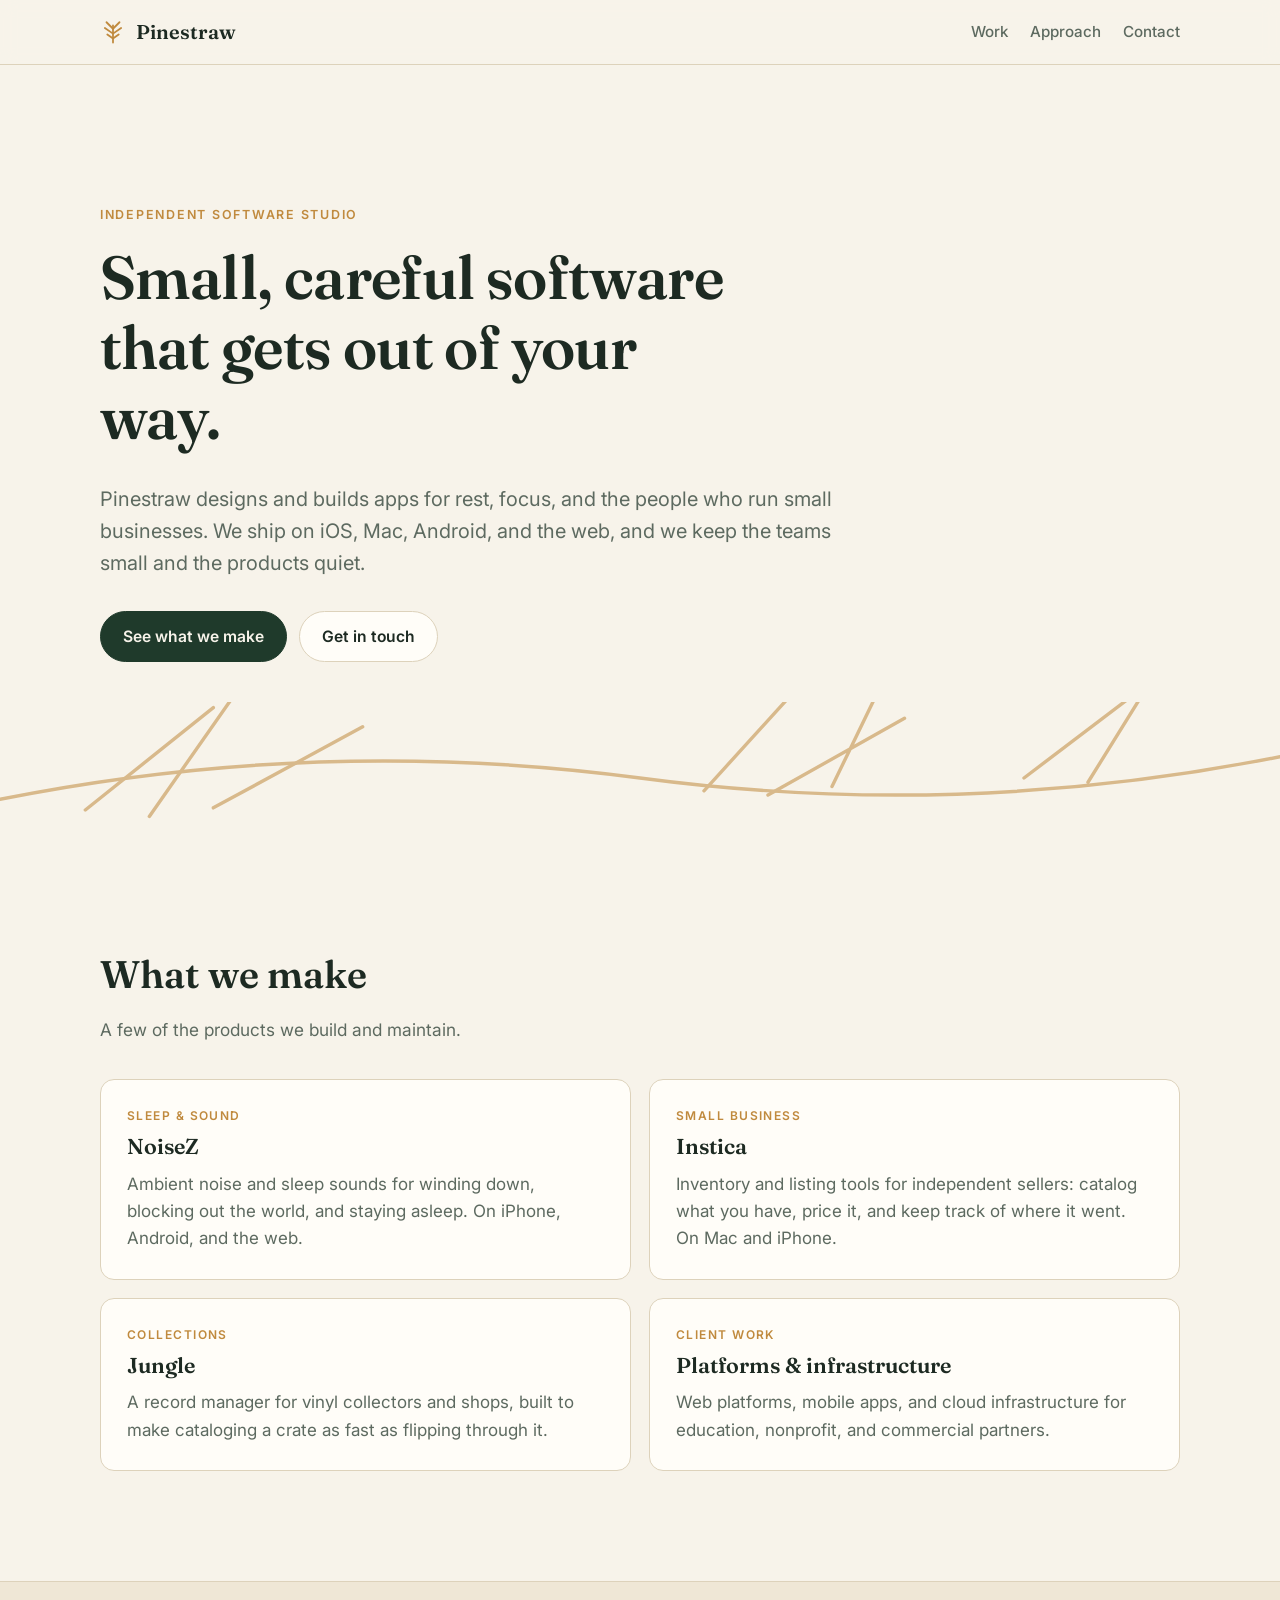
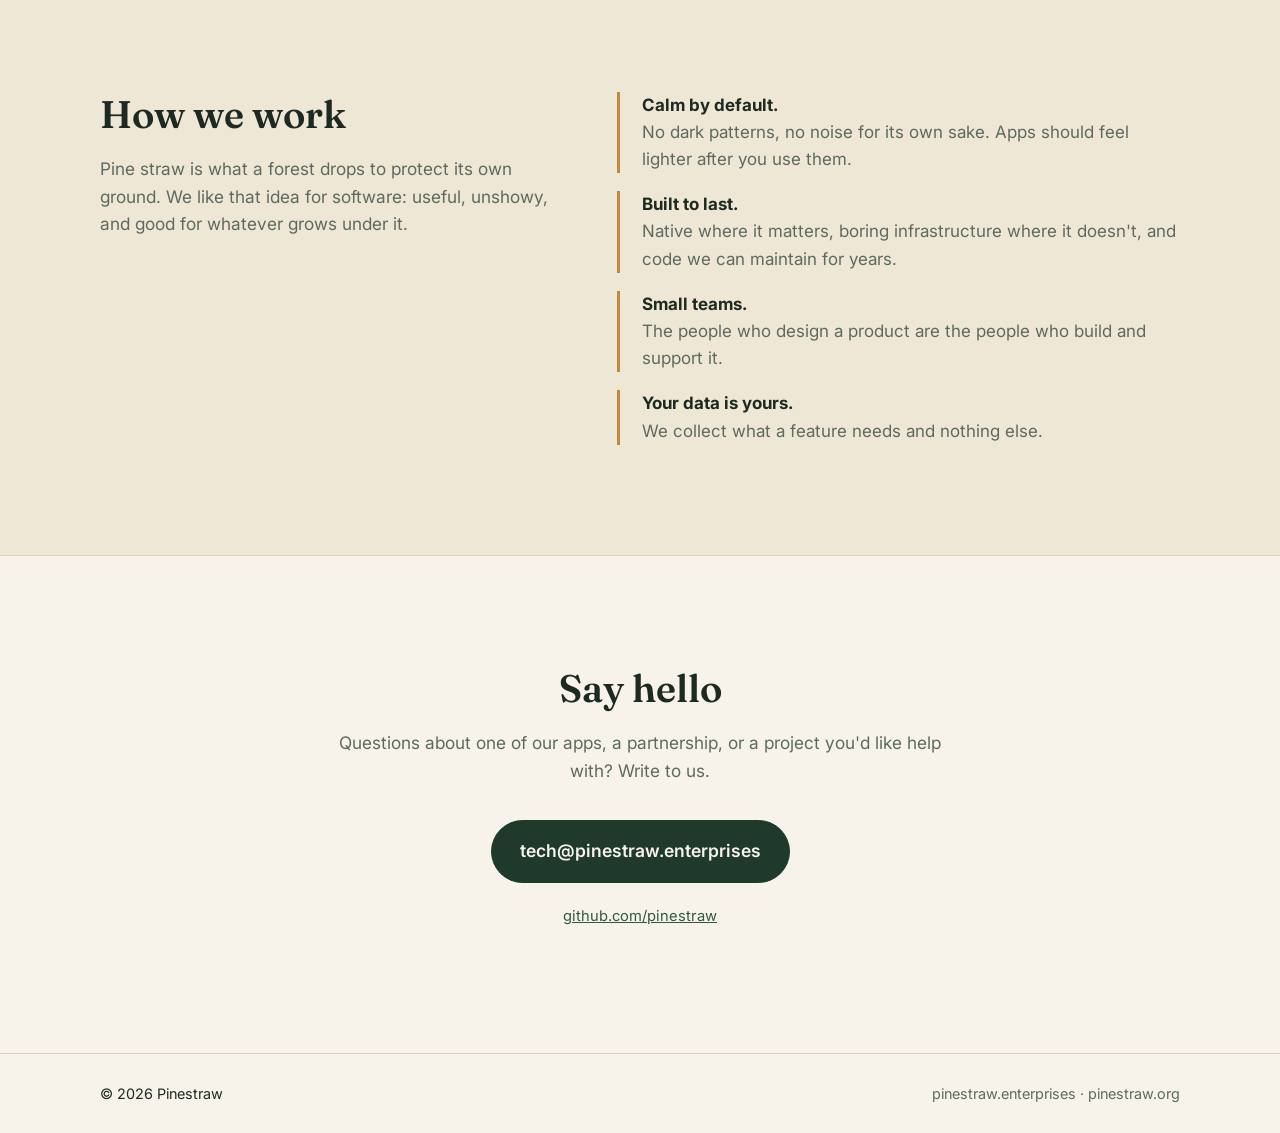
==== index.html @ 3f26a533 "Add Pinestraw website and GitHub Pages deploy Static single-page site (HTML/CSS, light and dark mode" ====
<!doctype html>
<html lang="en">
<head>
  <meta charset="utf-8">
  <meta name="viewport" content="width=device-width, initial-scale=1">
  <title>Pinestraw</title>
  <meta name="description" content="Pinestraw is an independent software studio making calm, useful apps for sleep, focus, and the people who run small businesses.">
  <meta property="og:title" content="Pinestraw">
  <meta property="og:description" content="An independent software studio making calm, useful apps.">
  <meta property="og:type" content="website">
  <meta property="og:url" content="https://pinestraw.enterprises/">
  <meta name="theme-color" content="#1f3a2b">
  <link rel="canonical" href="https://pinestraw.enterprises/">
  <link rel="icon" href="favicon.svg" type="image/svg+xml">
  <link rel="preconnect" href="https://fonts.googleapis.com">
  <link rel="preconnect" href="https://fonts.gstatic.com" crossorigin>
  <link href="https://fonts.googleapis.com/css2?family=Fraunces:opsz,wght@9..144,400;9..144,600&family=Inter:wght@400;500;600&display=swap" rel="stylesheet">
  <link rel="stylesheet" href="styles.css">
</head>
<body>
  <header class="site-header">
    <div class="wrap nav">
      <a class="brand" href="/" aria-label="Pinestraw home">
        <svg class="mark" viewBox="0 0 32 32" aria-hidden="true"><use href="#needles"/></svg>
        <span>Pinestraw</span>
      </a>
      <nav aria-label="Primary">
        <a href="#work">Work</a>
        <a href="#approach">Approach</a>
        <a href="#contact">Contact</a>
      </nav>
    </div>
  </header>

  <main>
    <section class="hero">
      <div class="wrap">
        <p class="eyebrow">Independent software studio</p>
        <h1>Small, careful software that gets out of your way.</h1>
        <p class="lede">Pinestraw designs and builds apps for rest, focus, and the people who run small businesses. We ship on iOS, Mac, Android, and the web, and we keep the teams small and the products quiet.</p>
        <div class="actions">
          <a class="btn primary" href="#work">See what we make</a>
          <a class="btn" href="#contact">Get in touch</a>
        </div>
      </div>
      <svg class="hero-art" viewBox="0 0 600 220" aria-hidden="true" preserveAspectRatio="xMidYMax slice">
        <g fill="none" stroke="currentColor" stroke-linecap="round" stroke-width="1.6">
          <path d="M0 200 Q150 170 300 190 T600 180"/>
          <path d="M40 205 l60 -48 M70 208 l42 -60 M100 204 l70 -38 M330 196 l50 -55 M360 198 l64 -36 M390 194 l30 -62 M480 190 l58 -44 M510 192 l36 -58"/>
        </g>
      </svg>
    </section>

    <section id="work" class="section">
      <div class="wrap">
        <h2>What we make</h2>
        <p class="section-lede">A few of the products we build and maintain.</p>
        <div class="cards">
          <article class="card">
            <div class="card-tag">Sleep &amp; sound</div>
            <h3>NoiseZ</h3>
            <p>Ambient noise and sleep sounds for winding down, blocking out the world, and staying asleep. On iPhone, Android, and the web.</p>
          </article>
          <article class="card">
            <div class="card-tag">Small business</div>
            <h3>Instica</h3>
            <p>Inventory and listing tools for independent sellers: catalog what you have, price it, and keep track of where it went. On Mac and iPhone.</p>
          </article>
          <article class="card">
            <div class="card-tag">Collections</div>
            <h3>Jungle</h3>
            <p>A record manager for vinyl collectors and shops, built to make cataloging a crate as fast as flipping through it.</p>
          </article>
          <article class="card">
            <div class="card-tag">Client work</div>
            <h3>Platforms &amp; infrastructure</h3>
            <p>Web platforms, mobile apps, and cloud infrastructure for education, nonprofit, and commercial partners.</p>
          </article>
        </div>
      </div>
    </section>

    <section id="approach" class="section alt">
      <div class="wrap two-col">
        <div>
          <h2>How we work</h2>
          <p class="section-lede">Pine straw is what a forest drops to protect its own ground. We like that idea for software: useful, unshowy, and good for whatever grows under it.</p>
        </div>
        <ul class="principles">
          <li><strong>Calm by default.</strong> No dark patterns, no noise for its own sake. Apps should feel lighter after you use them.</li>
          <li><strong>Built to last.</strong> Native where it matters, boring infrastructure where it doesn't, and code we can maintain for years.</li>
          <li><strong>Small teams.</strong> The people who design a product are the people who build and support it.</li>
          <li><strong>Your data is yours.</strong> We collect what a feature needs and nothing else.</li>
        </ul>
      </div>
    </section>

    <section id="contact" class="section">
      <div class="wrap contact">
        <h2>Say hello</h2>
        <p class="section-lede">Questions about one of our apps, a partnership, or a project you'd like help with? Write to us.</p>
        <a class="btn primary big" href="mailto:tech@pinestraw.enterprises">tech@pinestraw.enterprises</a>
        <p class="small"><a href="https://github.com/pinestraw">github.com/pinestraw</a></p>
      </div>
    </section>
  </main>

  <footer class="site-footer">
    <div class="wrap">
      <span>&copy; <span id="year">2026</span> Pinestraw</span>
      <span class="muted">pinestraw.enterprises &middot; pinestraw.org</span>
    </div>
  </footer>

  <svg width="0" height="0" style="position:absolute" aria-hidden="true">
    <symbol id="needles" viewBox="0 0 32 32">
      <g fill="none" stroke="currentColor" stroke-width="2.2" stroke-linecap="round">
        <path d="M16 29 V8"/>
        <path d="M16 12 L8 4 M16 12 L24 4 M16 18 L6 11 M16 18 L26 11 M16 24 L9 19 M16 24 L23 19"/>
      </g>
    </symbol>
  </svg>
  <script>document.getElementById('year').textContent = new Date().getFullYear();</script>
</body>
</html>
---- styles.css ----
:root {
  --bg: #f7f3ea;
  --bg-alt: #efe7d6;
  --surface: #fffdf8;
  --text: #1d2a22;
  --muted: #5d6a60;
  --line: #ddd2bb;
  --pine: #1f3a2b;
  --pine-2: #2f5a41;
  --straw: #c08a3e;
  --on-pine: #f7f3ea;
  --radius: 14px;
  --serif: "Fraunces", Georgia, serif;
  --sans: "Inter", system-ui, -apple-system, "Segoe UI", sans-serif;
}

@media (prefers-color-scheme: dark) {
  :root {
    --bg: #121a15;
    --bg-alt: #18231c;
    --surface: #1c2921;
    --text: #ece6d8;
    --muted: #a3ada2;
    --line: #2c3b31;
    --pine: #9cc7a8;
    --pine-2: #b9dcc2;
    --straw: #e0b06a;
    --on-pine: #121a15;
  }
}

* { box-sizing: border-box; }
html { scroll-behavior: smooth; }
body {
  margin: 0;
  background: var(--bg);
  color: var(--text);
  font: 17px/1.6 var(--sans);
  -webkit-font-smoothing: antialiased;
}
a { color: var(--pine-2); }
h1, h2, h3 { font-family: var(--serif); font-weight: 600; line-height: 1.15; margin: 0 0 .5em; }
h1 { font-size: clamp(2.2rem, 5.5vw, 3.8rem); letter-spacing: -.01em; max-width: 16ch; }
h2 { font-size: clamp(1.7rem, 3.5vw, 2.4rem); }
h3 { font-size: 1.35rem; }

.wrap { width: min(1080px, 100% - 32px); margin-inline: auto; }

.site-header {
  position: sticky; top: 0; z-index: 10;
  background: color-mix(in srgb, var(--bg) 88%, transparent);
  backdrop-filter: blur(8px);
  border-bottom: 1px solid var(--line);
}
.nav { display: flex; align-items: center; justify-content: space-between; height: 64px; }
.brand { display: flex; align-items: center; gap: 10px; color: var(--text); text-decoration: none; font-family: var(--serif); font-size: 1.25rem; font-weight: 600; }
.mark { width: 26px; height: 26px; color: var(--straw); }
nav { display: flex; gap: 22px; }
nav a { color: var(--muted); text-decoration: none; font-weight: 500; font-size: .95rem; }
nav a:hover { color: var(--text); }

.hero { position: relative; padding: clamp(64px, 12vw, 140px) 0 clamp(120px, 16vw, 180px); overflow: hidden; }
.eyebrow { text-transform: uppercase; letter-spacing: .14em; font-size: .78rem; font-weight: 600; color: var(--straw); margin: 0 0 18px; }
.lede { font-size: clamp(1.05rem, 2vw, 1.25rem); color: var(--muted); max-width: 58ch; margin: 0 0 32px; }
.hero-art { position: absolute; left: 0; right: 0; bottom: 0; width: 100%; height: 140px; color: var(--straw); opacity: .55; }

.actions { display: flex; flex-wrap: wrap; gap: 12px; }
.btn {
  display: inline-block; padding: 12px 22px; border-radius: 999px;
  border: 1px solid var(--line); color: var(--text); background: var(--surface);
  text-decoration: none; font-weight: 600; font-size: .98rem;
  transition: transform .15s ease, background .15s ease;
}
.btn:hover { transform: translateY(-1px); }
.btn.primary { background: var(--pine); border-color: var(--pine); color: var(--on-pine); }
.btn.big { font-size: 1.1rem; padding: 16px 28px; overflow-wrap: anywhere; }

.section { padding: clamp(64px, 9vw, 110px) 0; }
.section.alt { background: var(--bg-alt); border-block: 1px solid var(--line); }
.section-lede { color: var(--muted); max-width: 56ch; margin: 0 0 36px; font-size: 1.08rem; }

.cards { display: grid; grid-template-columns: repeat(2, 1fr); gap: 18px; }
.card { background: var(--surface); border: 1px solid var(--line); border-radius: var(--radius); padding: 26px; }
.card p { margin: 0; color: var(--muted); }
.card-tag { font-size: .75rem; text-transform: uppercase; letter-spacing: .12em; font-weight: 600; color: var(--straw); margin-bottom: 10px; }

.two-col { display: grid; grid-template-columns: 1fr 1.2fr; gap: 48px; align-items: start; }
.principles { list-style: none; margin: 0; padding: 0; display: grid; gap: 18px; }
.principles li { padding-left: 22px; border-left: 3px solid var(--straw); color: var(--muted); }
.principles strong { color: var(--text); display: block; }

.contact { text-align: center; }
.contact .section-lede { margin-inline: auto; }
.small { font-size: .92rem; margin-top: 22px; }

.site-footer { border-top: 1px solid var(--line); padding: 28px 0; font-size: .9rem; }
.site-footer .wrap { display: flex; flex-wrap: wrap; gap: 8px 24px; justify-content: space-between; }
.muted { color: var(--muted); }

@media (max-width: 760px) {
  .two-col, .cards { grid-template-columns: 1fr; }
  .two-col { gap: 12px; }
  nav { gap: 16px; }
}
@media (max-width: 420px) {
  nav a[href="#approach"] { display: none; }
}
@media (prefers-reduced-motion: reduce) {
  html { scroll-behavior: auto; }
  .btn { transition: none; }
}
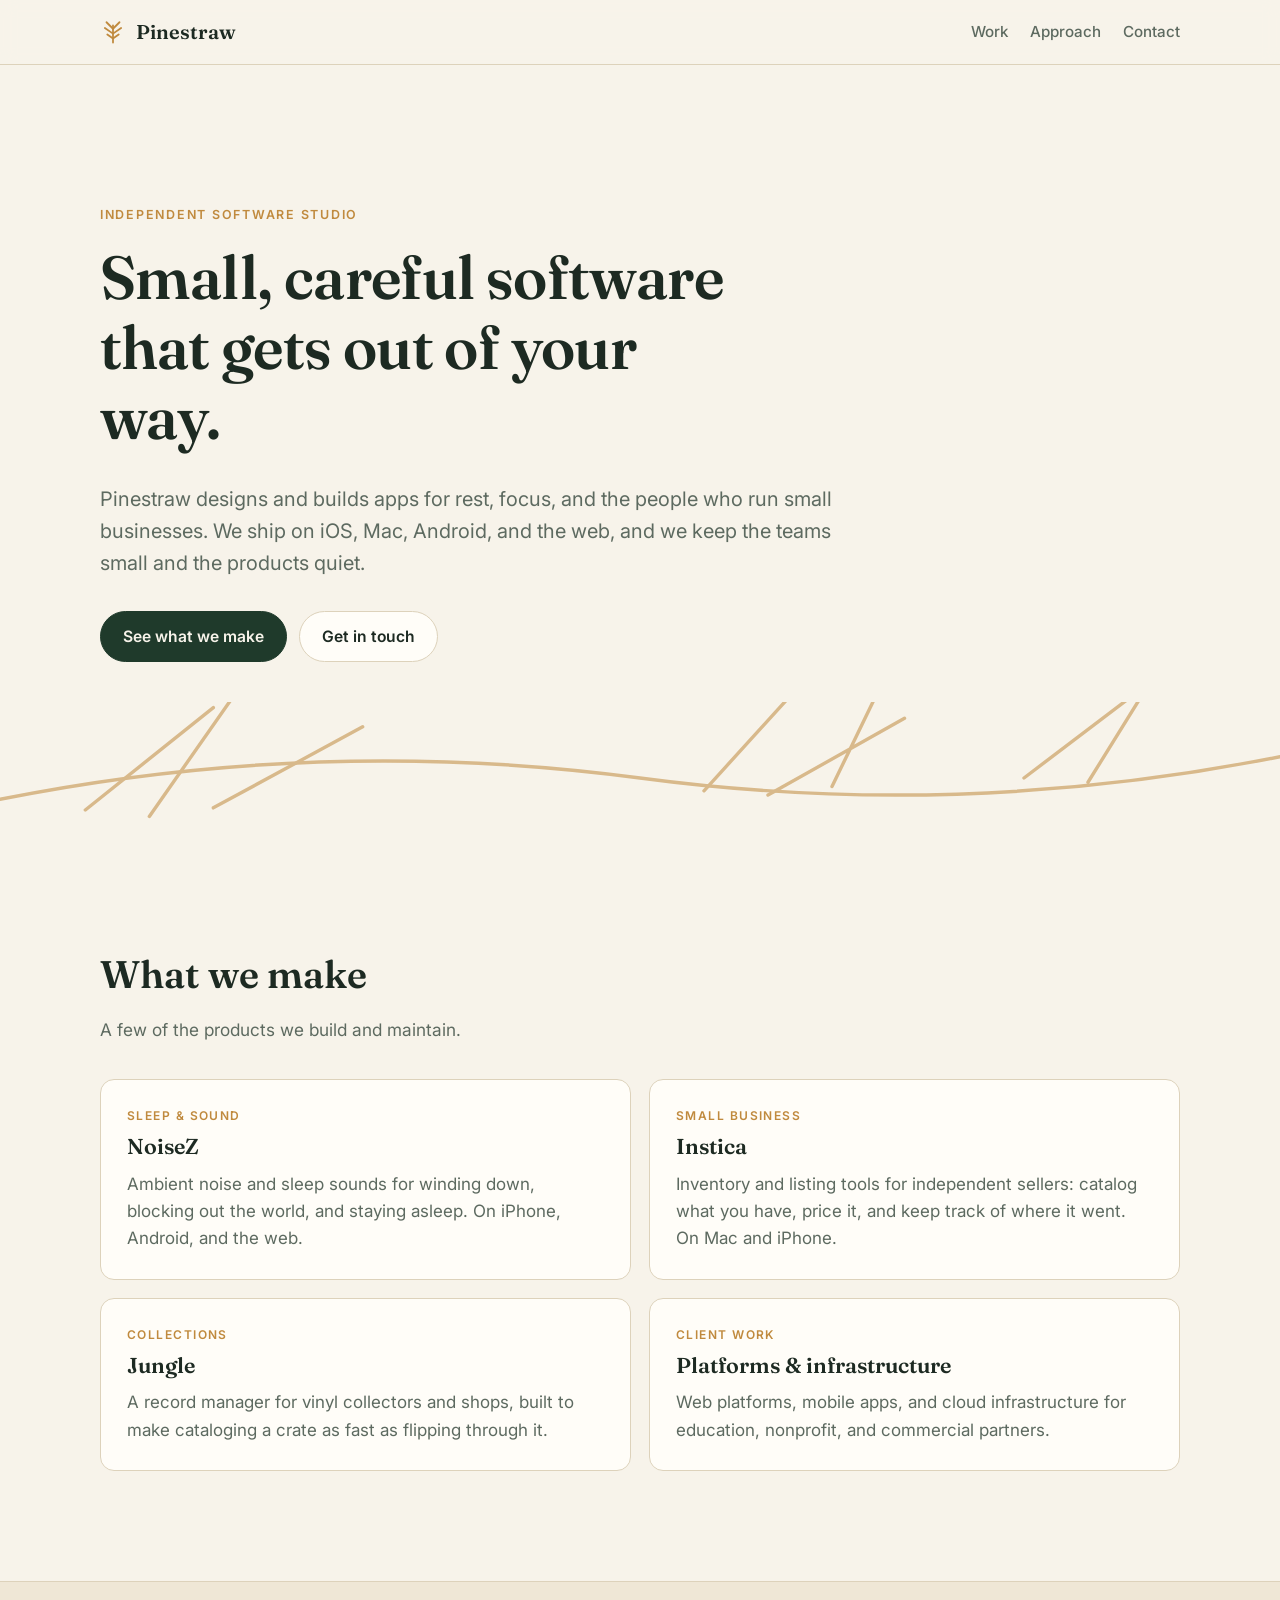
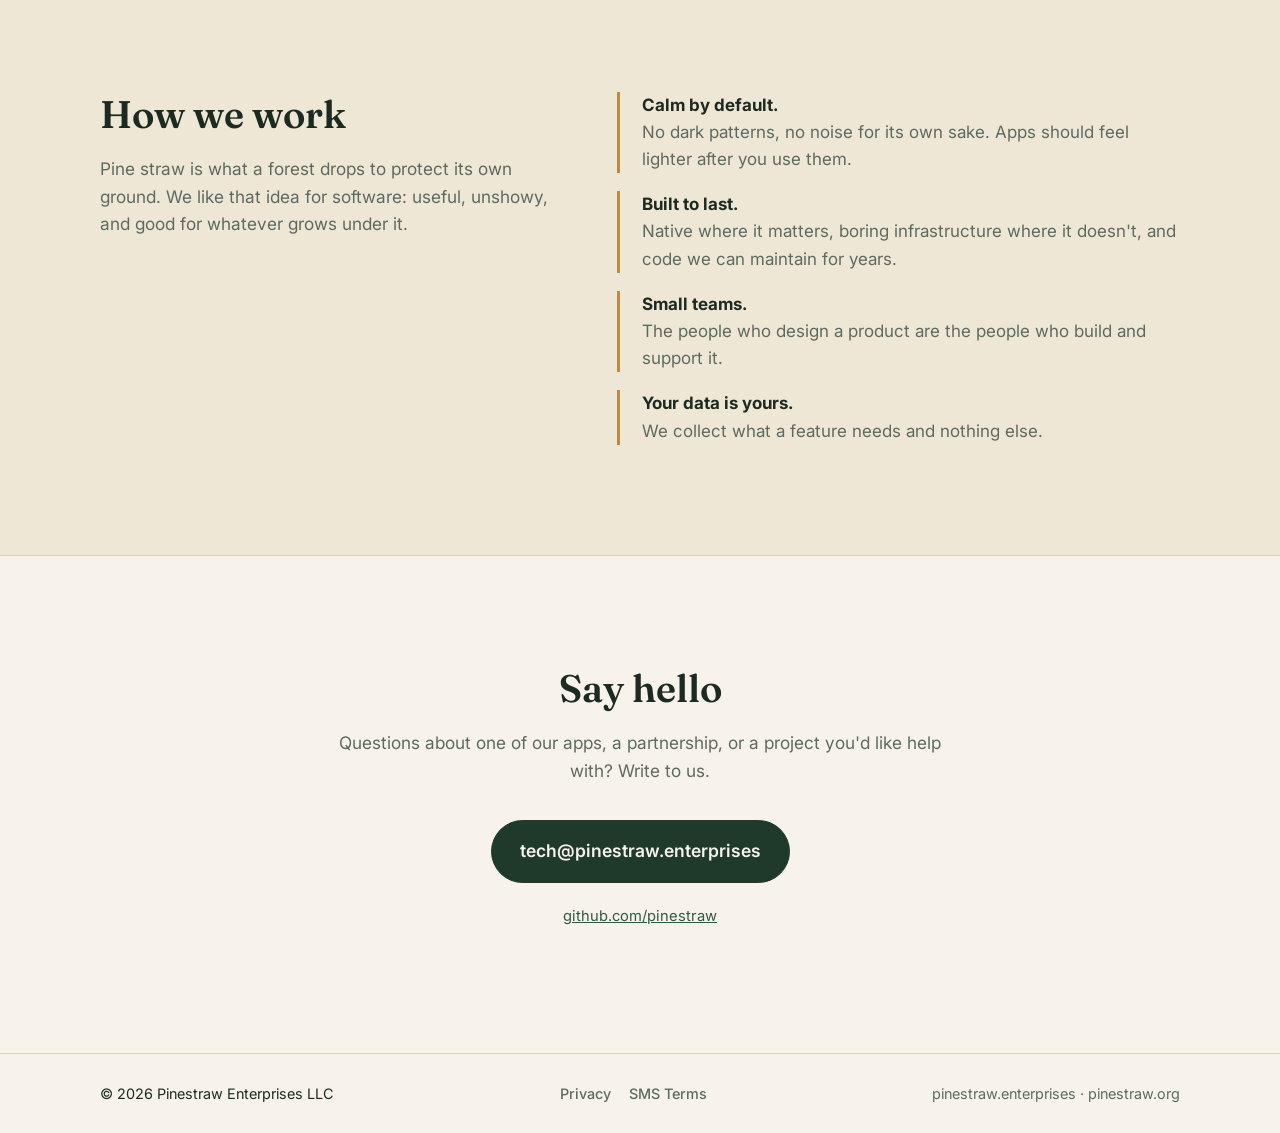
==== commit f6a58c3c: "Add privacy policy and SMS terms pages for A2P 10DLC review Carrier reviewers check the website for " ====
--- a/index.html
+++ b/index.html
@@ -20,7 +20,7 @@
 <body>
   <header class="site-header">
     <div class="wrap nav">
-      <a class="brand" href="/" aria-label="Pinestraw home">
+      <a class="brand" href="./" aria-label="Pinestraw home">
         <svg class="mark" viewBox="0 0 32 32" aria-hidden="true"><use href="#needles"/></svg>
         <span>Pinestraw</span>
       </a>
@@ -107,7 +107,11 @@
 
   <footer class="site-footer">
     <div class="wrap">
-      <span>&copy; <span id="year">2026</span> Pinestraw</span>
+      <span>&copy; <span id="year">2026</span> Pinestraw Enterprises LLC</span>
+      <nav class="footer-links" aria-label="Legal">
+        <a href="privacy.html">Privacy</a>
+        <a href="sms-terms.html">SMS Terms</a>
+      </nav>
       <span class="muted">pinestraw.enterprises &middot; pinestraw.org</span>
     </div>
   </footer>
--- a/styles.css
+++ b/styles.css
@@ -96,6 +96,17 @@
 .site-footer { border-top: 1px solid var(--line); padding: 28px 0; font-size: .9rem; }
 .site-footer .wrap { display: flex; flex-wrap: wrap; gap: 8px 24px; justify-content: space-between; }
 .muted { color: var(--muted); }
+.footer-links { display: flex; gap: 18px; }
+.footer-links a { color: var(--muted); text-decoration: none; font-weight: 500; font-size: .9rem; }
+.footer-links a:hover, .footer-links a[aria-current="page"] { color: var(--text); }
+
+.prose { max-width: 720px; }
+.prose h1 { max-width: none; }
+.prose h2 { font-size: clamp(1.3rem, 2.4vw, 1.6rem); margin-top: 1.8em; }
+.prose p, .prose li { color: var(--text); }
+.prose ul { padding-left: 1.2em; }
+.prose li { margin-bottom: .5em; }
+.prose em { color: var(--muted); }
 
 @media (max-width: 760px) {
   .two-col, .cards { grid-template-columns: 1fr; }
@@ -103,7 +114,7 @@
   nav { gap: 16px; }
 }
 @media (max-width: 420px) {
-  nav a[href="#approach"] { display: none; }
+  nav a[href$="#approach"] { display: none; }
 }
 @media (prefers-reduced-motion: reduce) {
   html { scroll-behavior: auto; }
